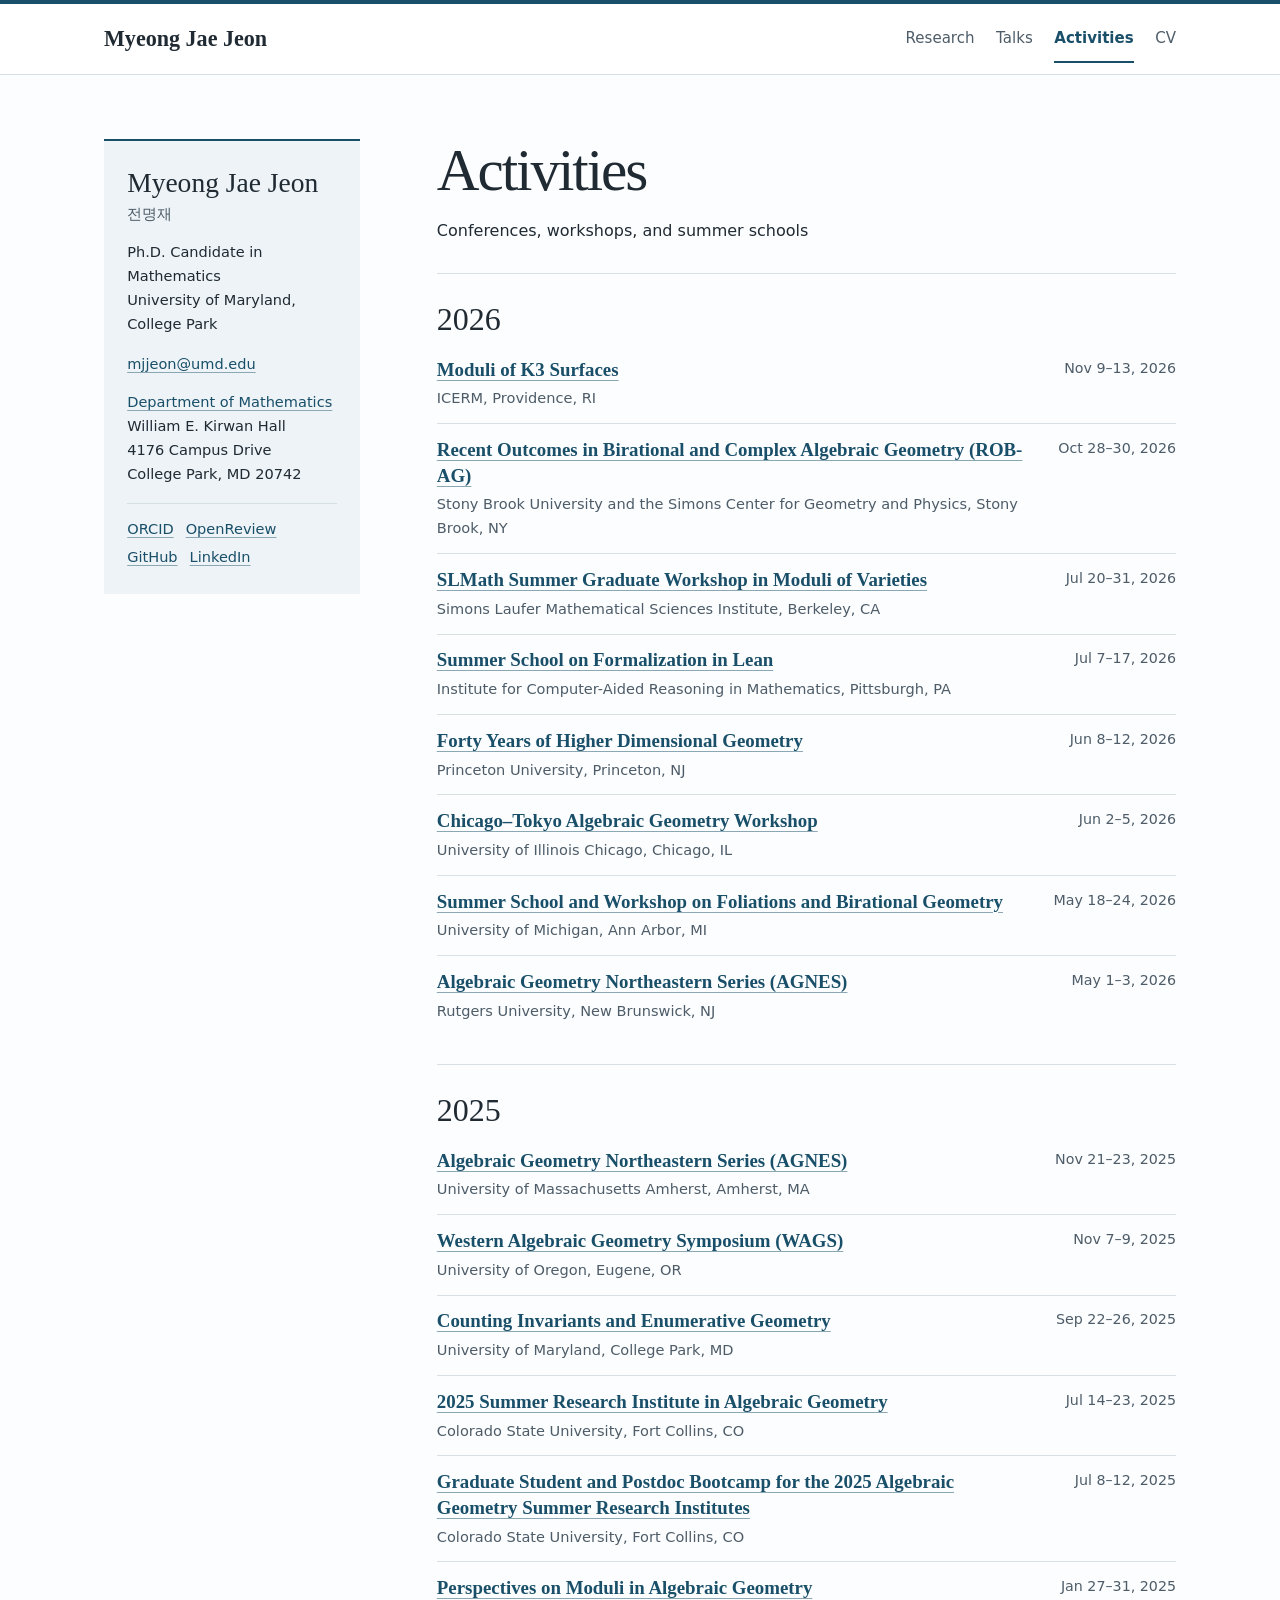
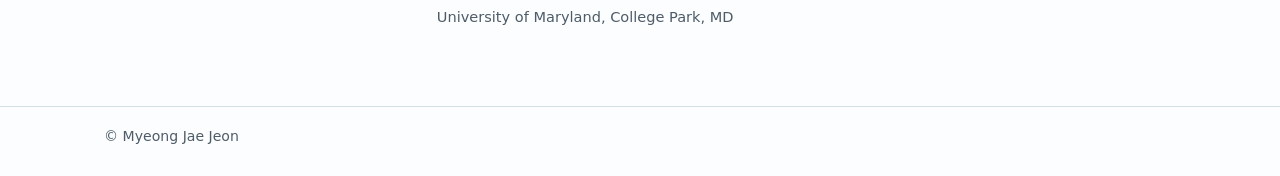
==== activities.html @ 67cc5547 "Publish academic website" ====
<!doctype html>
<html lang="en">
<head>
  <meta charset="utf-8">
  <meta name="viewport" content="width=device-width, initial-scale=1">
  <meta name="description" content="Conferences, workshops, and summer schools attended by Myeong Jae Jeon.">
  <title>Activities | Myeong Jae Jeon</title>
  <link rel="canonical" href="https://myeongjae-jeon.github.io/activities.html">
  <link rel="stylesheet" href="style.css">
</head>
<body>
  <a class="skip-link" href="#content">Skip to content</a>
  <header class="site-header">
    <div class="wrap">
      <a class="brand" href="index.html">Myeong Jae Jeon</a>
      <nav aria-label="Main navigation">
        <ul class="nav-list">
          <li><a href="index.html">Research</a></li>
          <li><a href="talks.html">Talks</a></li>
          <li><a href="activities.html" aria-current="page">Activities</a></li>
          <li><a href="cv.pdf">CV</a></li>
        </ul>
      </nav>
    </div>
  </header>

  <div class="wrap layout">
    <main id="content">
      <header>
        <h1>Activities</h1>
        <p>Conferences, workshops, and summer schools</p>
      </header>

      <section aria-labelledby="events-2026">
        <h2 id="events-2026">2026</h2>
        <ul class="entries">
          <li class="entry event">
            <div>
              <h3 class="entry-title"><a href="https://icerm.brown.edu/program/semester_program_workshop/sp-f26-w3">Moduli of K3 Surfaces</a></h3>
              <p class="meta">ICERM, Providence, RI</p>
            </div>
            <span class="date">Nov 9–13, 2026</span>
          </li>
          <li class="entry event">
            <div>
              <h3 class="entry-title"><a href="https://nathanchenmath.github.io/ROB-AG">Recent Outcomes in Birational and Complex Algebraic Geometry (ROB-AG)</a></h3>
              <p class="meta">Stony Brook University and the Simons Center for Geometry and Physics, Stony Brook, NY</p>
            </div>
            <span class="date">Oct 28–30, 2026</span>
          </li>
          <li class="entry event">
            <div>
              <h3 class="entry-title"><a href="https://www.slmath.org/summer-schools/1135#overview_summer_graduate_school">SLMath Summer Graduate Workshop in Moduli of Varieties</a></h3>
              <p class="meta">Simons Laufer Mathematical Sciences Institute, Berkeley, CA</p>
            </div>
            <span class="date">Jul 20–31, 2026</span>
          </li>
          <li class="entry event">
            <div>
              <h3 class="entry-title"><a href="https://icarm.io/project/summer_school_formalization/">Summer School on Formalization in Lean</a></h3>
              <p class="meta">Institute for Computer-Aided Reasoning in Mathematics, Pittsburgh, PA</p>
            </div>
            <span class="date">Jul 7–17, 2026</span>
          </li>
          <li class="entry event">
            <div>
              <h3 class="entry-title"><a href="https://sites.google.com/view/princetonhdg2026/">Forty Years of Higher Dimensional Geometry</a></h3>
              <p class="meta">Princeton University, Princeton, NJ</p>
            </div>
            <span class="date">Jun 8–12, 2026</span>
          </li>
          <li class="entry event">
            <div>
              <h3 class="entry-title"><a href="https://sites.google.com/view/ctagw/home">Chicago–Tokyo Algebraic Geometry Workshop</a></h3>
              <p class="meta">University of Illinois Chicago, Chicago, IL</p>
            </div>
            <span class="date">Jun 2–5, 2026</span>
          </li>
          <li class="entry event">
            <div>
              <h3 class="entry-title"><a href="https://simonsmoduli.com/events/ann-arbor/">Summer School and Workshop on Foliations and Birational Geometry</a></h3>
              <p class="meta">University of Michigan, Ann Arbor, MI</p>
            </div>
            <span class="date">May 18–24, 2026</span>
          </li>
          <li class="entry event">
            <div>
              <h3 class="entry-title"><a href="https://sites.google.com/site/agneshomepage/rutgers-2026">Algebraic Geometry Northeastern Series (AGNES)</a></h3>
              <p class="meta">Rutgers University, New Brunswick, NJ</p>
            </div>
            <span class="date">May 1–3, 2026</span>
          </li>
        </ul>
      </section>

      <section aria-labelledby="events-2025">
        <h2 id="events-2025">2025</h2>
        <ul class="entries">
          <li class="entry event">
            <div>
              <h3 class="entry-title"><a href="https://sites.google.com/site/agneshomepage/amherst-2025">Algebraic Geometry Northeastern Series (AGNES)</a></h3>
              <p class="meta">University of Massachusetts Amherst, Amherst, MA</p>
            </div>
            <span class="date">Nov 21–23, 2025</span>
          </li>
          <li class="entry event">
            <div>
              <h3 class="entry-title"><a href="https://sites.google.com/a/wagsymposium.org/current/oregon-fall-2025">Western Algebraic Geometry Symposium (WAGS)</a></h3>
              <p class="meta">University of Oregon, Eugene, OR</p>
            </div>
            <span class="date">Nov 7–9, 2025</span>
          </li>
          <li class="entry event">
            <div>
              <h3 class="entry-title"><a href="https://brinmrc.umd.edu/fall25-workshop-cieg-html/">Counting Invariants and Enumerative Geometry</a></h3>
              <p class="meta">University of Maryland, College Park, MD</p>
            </div>
            <span class="date">Sep 22–26, 2025</span>
          </li>
          <li class="entry event">
            <div>
              <h3 class="entry-title"><a href="https://sites.google.com/view/2025summerinstitute/home">2025 Summer Research Institute in Algebraic Geometry</a></h3>
              <p class="meta">Colorado State University, Fort Collins, CO</p>
            </div>
            <span class="date">Jul 14–23, 2025</span>
          </li>
          <li class="entry event">
            <div>
              <h3 class="entry-title"><a href="https://sites.google.com/view/agbootcamp2025">Graduate Student and Postdoc Bootcamp for the 2025 Algebraic Geometry Summer Research Institutes</a></h3>
              <p class="meta">Colorado State University, Fort Collins, CO</p>
            </div>
            <span class="date">Jul 8–12, 2025</span>
          </li>
          <li class="entry event">
            <div>
              <h3 class="entry-title"><a href="https://brinmrc.umd.edu/spring25-pmag/">Perspectives on Moduli in Algebraic Geometry</a></h3>
              <p class="meta">University of Maryland, College Park, MD</p>
            </div>
            <span class="date">Jan 27–31, 2025</span>
          </li>
        </ul>
      </section>
    </main>

    <aside class="profile" aria-label="Profile and contact">
      <p class="profile-name">Myeong Jae Jeon</p>
      <p class="native-name" lang="ko">전명재</p>
      <p>Ph.D. Candidate in Mathematics<br>University of Maryland, College Park</p>
      <address>
        <p><a href="mailto:mjjeon@umd.edu">mjjeon@umd.edu</a></p>
        <p><a href="https://www-math.umd.edu/">Department of Mathematics</a><br>
          William E. Kirwan Hall<br>
          4176 Campus Drive<br>
          College Park, MD 20742</p>
      </address>
      <ul class="profile-links">
        <li><a href="https://orcid.org/0009-0002-7935-8920">ORCID</a></li>
        <li><a href="https://openreview.net/profile?id=%7EMyeong_Jae_Jeon1">OpenReview</a></li>
        <li><a href="https://github.com/MyeongJae-Jeon">GitHub</a></li>
        <li><a href="https://www.linkedin.com/in/myeong-jae-jeon-14aa62318">LinkedIn</a></li>
      </ul>
    </aside>
  </div>

  <footer class="site-footer">
    <div class="wrap">© Myeong Jae Jeon</div>
  </footer>
</body>
</html>
---- style.css ----
:root {
  color-scheme: light;
  --ink: #202a33;
  --muted: #4d5c68;
  --accent: #194f69;
  --rule: #d5dfe4;
  --wash: #edf3f6;
  --paper: #fcfdfe;
  --serif: Georgia, "Times New Roman", serif;
  --sans: system-ui, -apple-system, BlinkMacSystemFont, "Segoe UI", sans-serif;
}

* { box-sizing: border-box; }

html { background: var(--paper); }

body {
  margin: 0;
  color: var(--ink);
  font: 1rem/1.65 var(--sans);
}

a {
  color: var(--accent);
  text-underline-offset: 0.19em;
  text-decoration-color: #8ca7b4;
  overflow-wrap: anywhere;
}

a:hover { text-decoration-color: currentColor; }

:focus-visible {
  outline: 2px solid var(--accent);
  outline-offset: 4px;
}

.wrap {
  width: min(100% - 3rem, 67rem);
  margin-inline: auto;
}

.skip-link {
  position: absolute;
  z-index: 1;
  top: .5rem;
  left: .5rem;
  padding: .5rem 1rem;
  background: white;
  transform: translateY(-150%);
}

.skip-link:focus { transform: translateY(0); }

.site-header {
  border-top: 4px solid var(--accent);
  border-bottom: 1px solid var(--rule);
  background: #fff;
}

.site-header .wrap {
  min-height: 4.4rem;
  display: flex;
  justify-content: space-between;
  align-items: center;
  gap: 1.5rem;
}

.brand {
  color: var(--ink);
  font: 600 1.38rem/1.2 var(--serif);
  text-decoration: none;
}

.nav-list, .entries, .profile-links {
  list-style: none;
  margin: 0;
  padding: 0;
}

.nav-list, .profile-links {
  display: flex;
  flex-wrap: wrap;
  align-items: center;
  column-gap: 1.35rem;
}

.nav-list a {
  display: block;
  padding-block: .65rem;
  border-bottom: 2px solid transparent;
  color: var(--muted);
  text-decoration: none;
  font-size: .94rem;
}

.nav-list a:hover, .nav-list a[aria-current="page"] {
  color: var(--accent);
  border-bottom-color: var(--accent);
}

.nav-list a[aria-current="page"] { font-weight: 650; }

.layout {
  display: grid;
  grid-template-columns: minmax(13rem, 16rem) minmax(0, 1fr);
  grid-template-areas: "profile content";
  align-items: start;
  gap: clamp(2rem, 6vw, 5.25rem);
  padding-block: clamp(2.25rem, 6vw, 4rem);
}

main { grid-area: content; }

.profile {
  grid-area: profile;
  padding: 1.55rem 1.45rem;
  border-top: 2px solid var(--accent);
  background: var(--wash);
  font-size: .91rem;
}

.profile-name {
  margin: 0;
  font: 500 1.72rem/1.2 var(--serif);
}

.native-name {
  margin: .2rem 0 .85rem;
  color: var(--muted);
}

.profile > p:not([class]) { margin: .7rem 0; }

.profile p:last-child { margin-bottom: 0; }

.profile address {
  margin-top: 1rem;
  font-style: normal;
}

.profile address p { margin: .85rem 0; }

.profile-links {
  border-top: 1px solid var(--rule);
  margin-top: 1.05rem;
  padding-top: .85rem;
  gap: .25rem .75rem;
}

h1, h2, h3 { font-family: var(--serif); }

h1 {
  margin: 0 0 1rem;
  color: var(--ink);
  font-size: clamp(2.45rem, 5vw, 3.7rem);
  font-weight: 500;
  line-height: 1.06;
  letter-spacing: -.035em;
}

h2 {
  margin: 0 0 .8rem;
  font-size: clamp(1.65rem, 3vw, 2rem);
  font-weight: 500;
  line-height: 1.2;
}

h3 {
  margin: 0 0 .4rem;
  font-size: 1.18rem;
  line-height: 1.35;
}

main > section + section, main > header + section {
  padding-top: 1.6rem;
  margin-top: 1.8rem;
  border-top: 1px solid var(--rule);
}

main > header p, main > section > p { max-width: 67ch; }

main p { margin-block: .7rem; }

.market {
  color: var(--accent);
  font-weight: 600;
}

.subheading {
  margin: 1.25rem 0 .4rem;
  color: var(--accent);
  font-family: var(--sans);
  font-size: .92rem;
  font-weight: 650;
}

.entry {
  padding-block: .8rem;
  border-bottom: 1px solid var(--rule);
}

.entry:last-child { border-bottom: 0; }
.entry:first-child { padding-top: .35rem; }

.entry-title {
  margin: 0;
  font-family: var(--serif);
  font-size: 1.18rem;
  font-weight: 600;
  line-height: 1.35;
}

.entry .meta {
  margin: .27rem 0 0;
  color: var(--muted);
  font-size: .91rem;
}

.entry .paper-links {
  margin: .3rem 0 0;
  font-size: .91rem;
}

.paper-links a + a { margin-inline-start: .8rem; }

.entry details {
  margin-top: .35rem;
  font-size: .91rem;
}

.entry summary {
  width: fit-content;
  color: var(--accent);
  cursor: pointer;
}

.entry details p {
  margin: .35rem 0 .2rem;
  max-width: 65ch;
}

.event {
  display: grid;
  grid-template-columns: minmax(0, 1fr) minmax(8rem, max-content);
  gap: .25rem 1.2rem;
}

.event .date {
  color: var(--muted);
  font-size: .89rem;
  text-align: right;
  font-variant-numeric: tabular-nums;
}

.site-footer {
  border-top: 1px solid var(--rule);
  padding-block: 1.15rem 1.75rem;
  color: var(--muted);
  font-size: .88rem;
}

@media (max-width: 760px) {
  .layout {
    grid-template-columns: minmax(0, 1fr);
    grid-template-areas: "content" "profile";
  }
  .profile { max-width: 31rem; }
}

@media (max-width: 500px) {
  .wrap { width: calc(100% - 2rem); }
  .site-header .wrap {
    flex-direction: column;
    align-items: flex-start;
    gap: .3rem;
    padding-top: .85rem;
  }
  .nav-list { column-gap: .95rem; }
  .nav-list a { padding-block: .45rem; }
  .event { grid-template-columns: minmax(0, 1fr); }
  .event .date { text-align: left; }
}
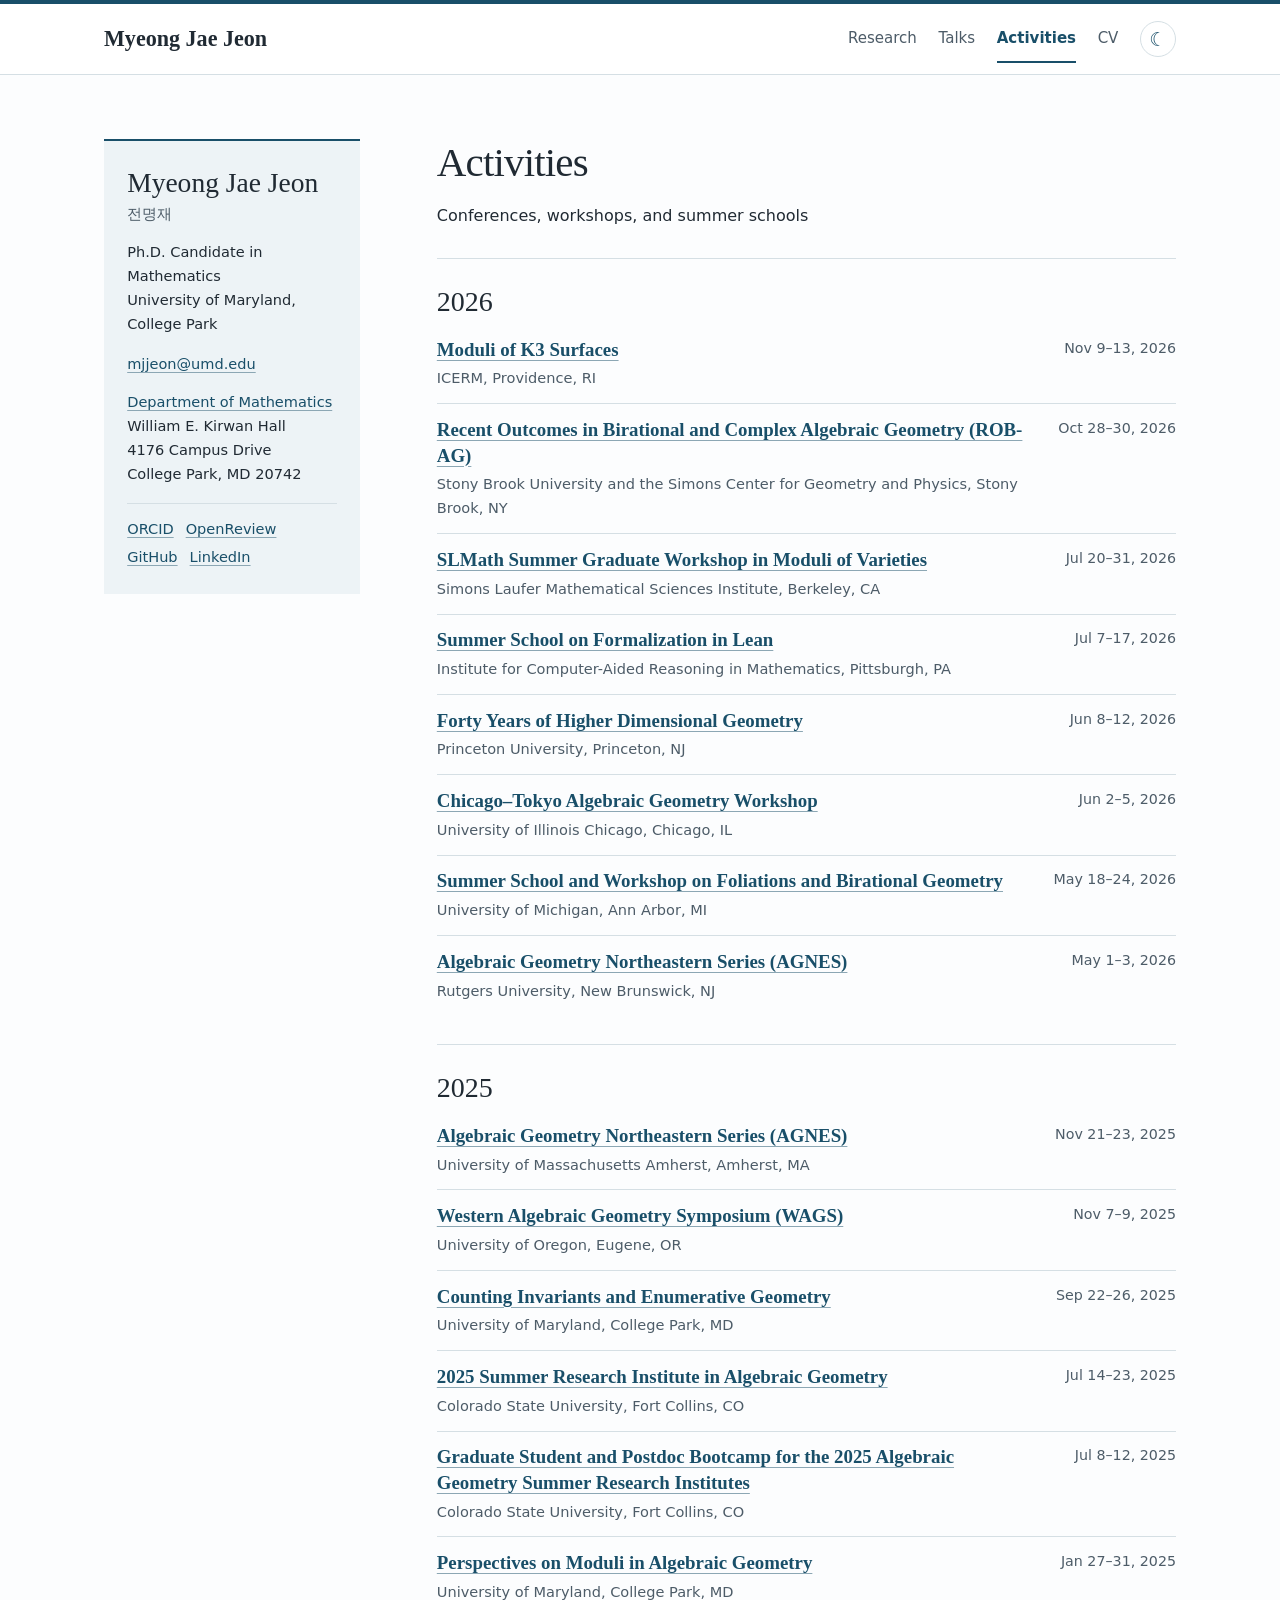
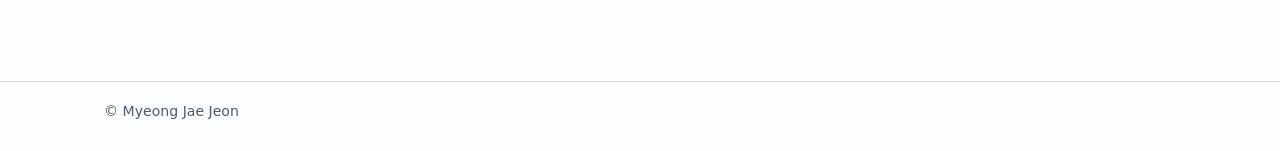
==== commit 8266e769: "Reduce heading sizes and add dark mode" ====
--- a/activities.html
+++ b/activities.html
@@ -6,6 +6,7 @@
   <meta name="description" content="Conferences, workshops, and summer schools attended by Myeong Jae Jeon.">
   <title>Activities | Myeong Jae Jeon</title>
   <link rel="canonical" href="https://myeongjae-jeon.github.io/activities.html">
+  <script src="theme.js"></script>
   <link rel="stylesheet" href="style.css">
 </head>
 <body>
@@ -19,6 +20,12 @@
           <li><a href="talks.html">Talks</a></li>
           <li><a href="activities.html" aria-current="page">Activities</a></li>
           <li><a href="cv.pdf">CV</a></li>
+          <li>
+            <button class="theme-toggle" type="button" aria-label="Dark mode" aria-pressed="false" title="Toggle dark mode" hidden>
+              <span class="theme-moon" aria-hidden="true">☾</span>
+              <span class="theme-sun" aria-hidden="true">☀︎</span>
+            </button>
+          </li>
         </ul>
       </nav>
     </div>
--- a/style.css
+++ b/style.css
@@ -6,8 +6,22 @@
   --rule: #d5dfe4;
   --wash: #edf3f6;
   --paper: #fcfdfe;
+  --header: #fff;
+  --underline: #8ca7b4;
   --serif: Georgia, "Times New Roman", serif;
   --sans: system-ui, -apple-system, BlinkMacSystemFont, "Segoe UI", sans-serif;
+}
+
+:root[data-theme="dark"] {
+  color-scheme: dark;
+  --ink: #e8eff4;
+  --muted: #b6c5d0;
+  --accent: #9cd6ed;
+  --rule: #394956;
+  --wash: #202d38;
+  --paper: #141b22;
+  --header: #19222b;
+  --underline: #688da0;
 }
 
 * { box-sizing: border-box; }
@@ -23,7 +37,7 @@
 a {
   color: var(--accent);
   text-underline-offset: 0.19em;
-  text-decoration-color: #8ca7b4;
+  text-decoration-color: var(--underline);
   overflow-wrap: anywhere;
 }
 
@@ -45,7 +59,7 @@
   top: .5rem;
   left: .5rem;
   padding: .5rem 1rem;
-  background: white;
+  background: var(--header);
   transform: translateY(-150%);
 }
 
@@ -54,7 +68,7 @@
 .site-header {
   border-top: 4px solid var(--accent);
   border-bottom: 1px solid var(--rule);
-  background: #fff;
+  background: var(--header);
 }
 
 .site-header .wrap {
@@ -99,6 +113,31 @@
 }
 
 .nav-list a[aria-current="page"] { font-weight: 650; }
+
+.theme-toggle {
+  inline-size: 2.25rem;
+  block-size: 2.25rem;
+  padding: 0;
+  border: 1px solid var(--rule);
+  border-radius: 50%;
+  background: var(--header);
+  color: var(--accent);
+  font: 1.2rem/1 var(--sans);
+  cursor: pointer;
+}
+
+.theme-toggle:not([hidden]) {
+  display: inline-grid;
+  place-items: center;
+}
+
+.theme-toggle:hover {
+  border-color: var(--accent);
+  background: var(--wash);
+}
+
+.theme-toggle[aria-pressed="true"] .theme-moon,
+.theme-toggle[aria-pressed="false"] .theme-sun { display: none; }
 
 .layout {
   display: grid;
@@ -152,15 +191,15 @@
 h1 {
   margin: 0 0 1rem;
   color: var(--ink);
-  font-size: clamp(2.45rem, 5vw, 3.7rem);
+  font-size: clamp(1.85rem, 3.2vw, 2.6rem);
   font-weight: 500;
-  line-height: 1.06;
-  letter-spacing: -.035em;
+  line-height: 1.16;
+  letter-spacing: -.02em;
 }
 
 h2 {
   margin: 0 0 .8rem;
-  font-size: clamp(1.65rem, 3vw, 2rem);
+  font-size: clamp(1.4rem, 2.4vw, 1.75rem);
   font-weight: 500;
   line-height: 1.2;
 }
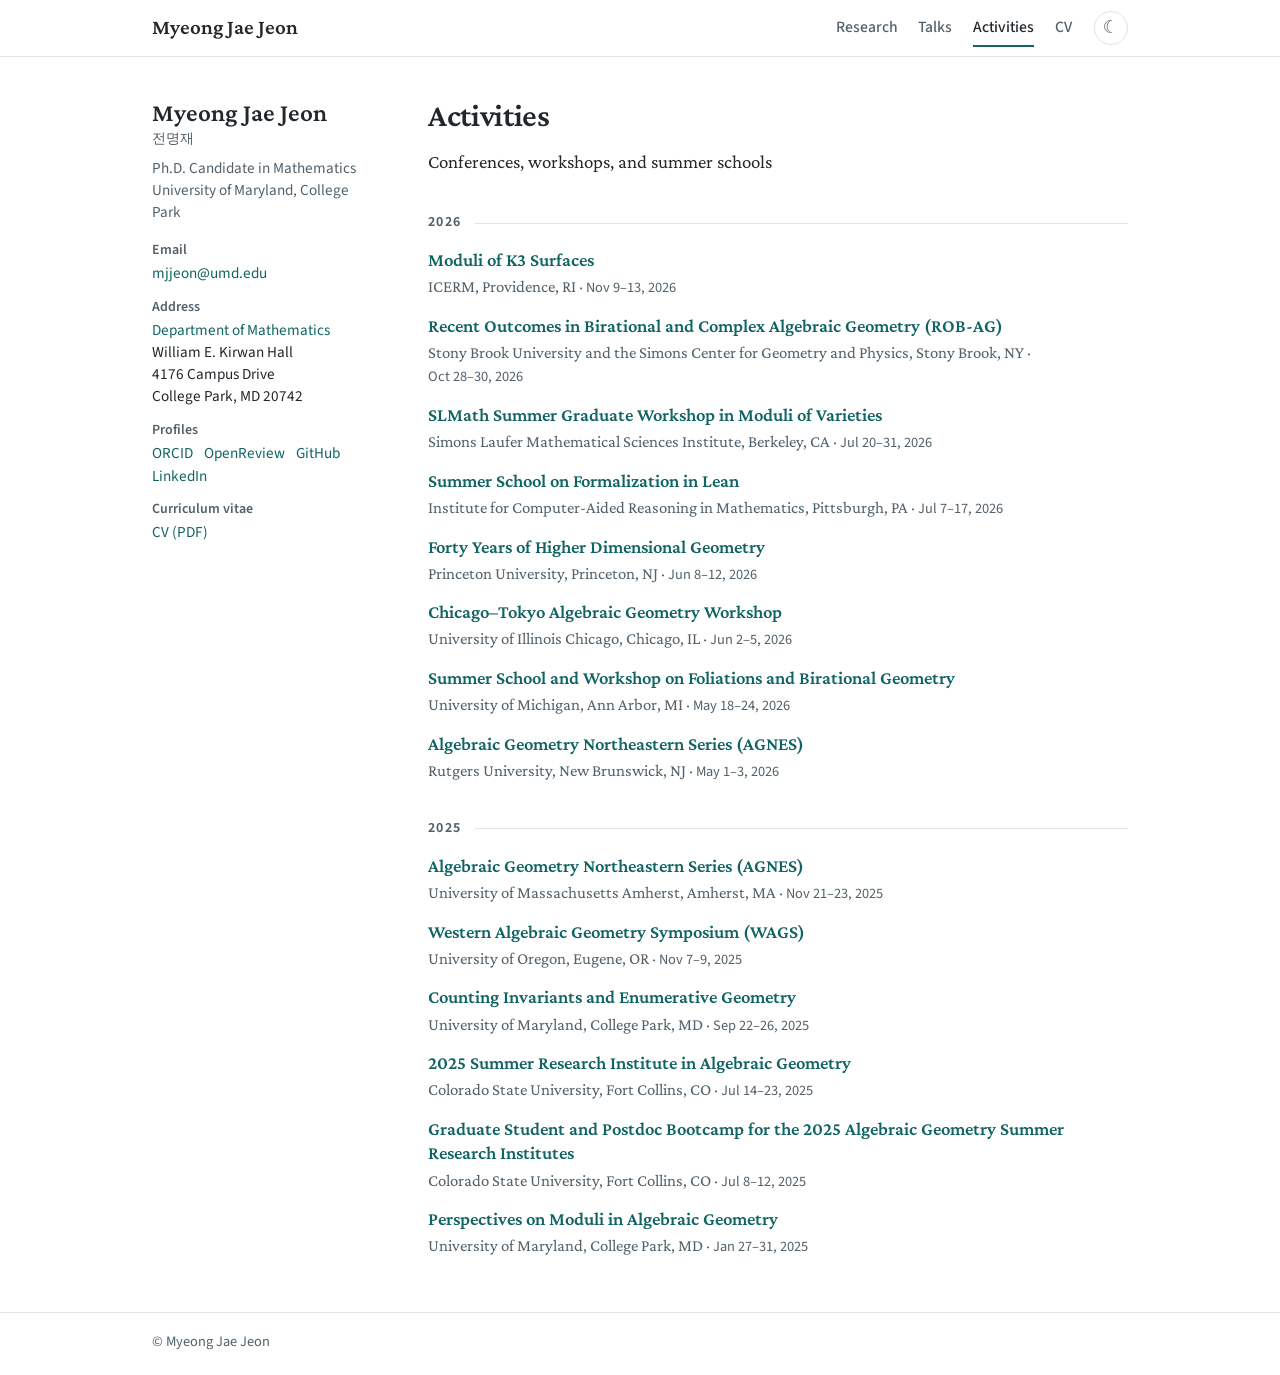
==== commit 36c34dd7: "Refine the academic site layout and typography" ====
--- a/activities.html
+++ b/activities.html
@@ -7,6 +7,9 @@
   <title>Activities | Myeong Jae Jeon</title>
   <link rel="canonical" href="https://myeongjae-jeon.github.io/activities.html">
   <script src="theme.js"></script>
+  <link rel="preconnect" href="https://fonts.googleapis.com">
+  <link rel="preconnect" href="https://fonts.gstatic.com" crossorigin>
+  <link href="https://fonts.googleapis.com/css2?family=Crimson+Pro:ital,wght@0,400;0,600;1,400&amp;family=Source+Sans+3:wght@400;500;600;650&amp;display=swap" rel="stylesheet">
   <link rel="stylesheet" href="style.css">
 </head>
 <body>
@@ -20,19 +23,54 @@
           <li><a href="talks.html">Talks</a></li>
           <li><a href="activities.html" aria-current="page">Activities</a></li>
           <li><a href="cv.pdf">CV</a></li>
-          <li>
-            <button class="theme-toggle" type="button" aria-label="Dark mode" aria-pressed="false" title="Toggle dark mode" hidden>
-              <span class="theme-moon" aria-hidden="true">☾</span>
-              <span class="theme-sun" aria-hidden="true">☀︎</span>
-            </button>
-          </li>
         </ul>
       </nav>
+      <button class="theme-toggle" type="button" aria-label="Dark mode" aria-pressed="false" title="Toggle dark mode" hidden>
+        <span class="theme-moon" aria-hidden="true">☾</span>
+        <span class="theme-sun" aria-hidden="true">☀︎</span>
+      </button>
     </div>
   </header>
 
   <div class="wrap layout">
-    <main id="content">
+    <aside class="profile" aria-label="Profile and contact">
+      <p class="profile-name">Myeong Jae Jeon</p>
+      <p class="native-name" lang="ko">전명재</p>
+      <p class="profile-role">Ph.D. Candidate in Mathematics<br>University of Maryland, College Park</p>
+
+      <dl class="contact-details">
+        <div>
+          <dt>Email</dt>
+          <dd><a href="mailto:mjjeon@umd.edu">mjjeon@umd.edu</a></dd>
+        </div>
+        <div class="contact-address">
+          <dt>Address</dt>
+          <dd>
+            <address>
+              <a href="https://www-math.umd.edu/">Department of Mathematics</a><br>
+              William E. Kirwan Hall<br>
+              4176 Campus Drive<br>
+              College Park, MD 20742
+            </address>
+          </dd>
+        </div>
+        <div>
+          <dt>Profiles</dt>
+          <dd class="profile-links">
+            <a href="https://orcid.org/0009-0002-7935-8920">ORCID</a>
+            <a href="https://openreview.net/profile?id=%7EMyeong_Jae_Jeon1">OpenReview</a>
+            <a href="https://github.com/MyeongJae-Jeon">GitHub</a>
+            <a href="https://www.linkedin.com/in/myeong-jae-jeon-14aa62318">LinkedIn</a>
+          </dd>
+        </div>
+        <div>
+          <dt>Curriculum vitae</dt>
+          <dd><a href="cv.pdf">CV (PDF)</a></dd>
+        </div>
+      </dl>
+    </aside>
+
+    <main id="content" tabindex="-1">
       <header>
         <h1>Activities</h1>
         <p>Conferences, workshops, and summer schools</p>
@@ -41,61 +79,37 @@
       <section aria-labelledby="events-2026">
         <h2 id="events-2026">2026</h2>
         <ul class="entries">
-          <li class="entry event">
-            <div>
-              <h3 class="entry-title"><a href="https://icerm.brown.edu/program/semester_program_workshop/sp-f26-w3">Moduli of K3 Surfaces</a></h3>
-              <p class="meta">ICERM, Providence, RI</p>
-            </div>
-            <span class="date">Nov 9–13, 2026</span>
+          <li class="entry">
+            <h3 class="entry-title"><a href="https://icerm.brown.edu/program/semester_program_workshop/sp-f26-w3">Moduli of K3 Surfaces</a></h3>
+            <p class="meta">ICERM, Providence, RI · <span class="date">Nov 9–13, 2026</span></p>
           </li>
-          <li class="entry event">
-            <div>
-              <h3 class="entry-title"><a href="https://nathanchenmath.github.io/ROB-AG">Recent Outcomes in Birational and Complex Algebraic Geometry (ROB-AG)</a></h3>
-              <p class="meta">Stony Brook University and the Simons Center for Geometry and Physics, Stony Brook, NY</p>
-            </div>
-            <span class="date">Oct 28–30, 2026</span>
+          <li class="entry">
+            <h3 class="entry-title"><a href="https://nathanchenmath.github.io/ROB-AG">Recent Outcomes in Birational and Complex Algebraic Geometry (ROB-AG)</a></h3>
+            <p class="meta">Stony Brook University and the Simons Center for Geometry and Physics, Stony Brook, NY · <span class="date">Oct 28–30, 2026</span></p>
           </li>
-          <li class="entry event">
-            <div>
-              <h3 class="entry-title"><a href="https://www.slmath.org/summer-schools/1135#overview_summer_graduate_school">SLMath Summer Graduate Workshop in Moduli of Varieties</a></h3>
-              <p class="meta">Simons Laufer Mathematical Sciences Institute, Berkeley, CA</p>
-            </div>
-            <span class="date">Jul 20–31, 2026</span>
+          <li class="entry">
+            <h3 class="entry-title"><a href="https://www.slmath.org/summer-schools/1135#overview_summer_graduate_school">SLMath Summer Graduate Workshop in Moduli of Varieties</a></h3>
+            <p class="meta">Simons Laufer Mathematical Sciences Institute, Berkeley, CA · <span class="date">Jul 20–31, 2026</span></p>
           </li>
-          <li class="entry event">
-            <div>
-              <h3 class="entry-title"><a href="https://icarm.io/project/summer_school_formalization/">Summer School on Formalization in Lean</a></h3>
-              <p class="meta">Institute for Computer-Aided Reasoning in Mathematics, Pittsburgh, PA</p>
-            </div>
-            <span class="date">Jul 7–17, 2026</span>
+          <li class="entry">
+            <h3 class="entry-title"><a href="https://icarm.io/project/summer_school_formalization/">Summer School on Formalization in Lean</a></h3>
+            <p class="meta">Institute for Computer-Aided Reasoning in Mathematics, Pittsburgh, PA · <span class="date">Jul 7–17, 2026</span></p>
           </li>
-          <li class="entry event">
-            <div>
-              <h3 class="entry-title"><a href="https://sites.google.com/view/princetonhdg2026/">Forty Years of Higher Dimensional Geometry</a></h3>
-              <p class="meta">Princeton University, Princeton, NJ</p>
-            </div>
-            <span class="date">Jun 8–12, 2026</span>
+          <li class="entry">
+            <h3 class="entry-title"><a href="https://sites.google.com/view/princetonhdg2026/">Forty Years of Higher Dimensional Geometry</a></h3>
+            <p class="meta">Princeton University, Princeton, NJ · <span class="date">Jun 8–12, 2026</span></p>
           </li>
-          <li class="entry event">
-            <div>
-              <h3 class="entry-title"><a href="https://sites.google.com/view/ctagw/home">Chicago–Tokyo Algebraic Geometry Workshop</a></h3>
-              <p class="meta">University of Illinois Chicago, Chicago, IL</p>
-            </div>
-            <span class="date">Jun 2–5, 2026</span>
+          <li class="entry">
+            <h3 class="entry-title"><a href="https://sites.google.com/view/ctagw/home">Chicago–Tokyo Algebraic Geometry Workshop</a></h3>
+            <p class="meta">University of Illinois Chicago, Chicago, IL · <span class="date">Jun 2–5, 2026</span></p>
           </li>
-          <li class="entry event">
-            <div>
-              <h3 class="entry-title"><a href="https://simonsmoduli.com/events/ann-arbor/">Summer School and Workshop on Foliations and Birational Geometry</a></h3>
-              <p class="meta">University of Michigan, Ann Arbor, MI</p>
-            </div>
-            <span class="date">May 18–24, 2026</span>
+          <li class="entry">
+            <h3 class="entry-title"><a href="https://simonsmoduli.com/events/ann-arbor/">Summer School and Workshop on Foliations and Birational Geometry</a></h3>
+            <p class="meta">University of Michigan, Ann Arbor, MI · <span class="date">May 18–24, 2026</span></p>
           </li>
-          <li class="entry event">
-            <div>
-              <h3 class="entry-title"><a href="https://sites.google.com/site/agneshomepage/rutgers-2026">Algebraic Geometry Northeastern Series (AGNES)</a></h3>
-              <p class="meta">Rutgers University, New Brunswick, NJ</p>
-            </div>
-            <span class="date">May 1–3, 2026</span>
+          <li class="entry">
+            <h3 class="entry-title"><a href="https://sites.google.com/site/agneshomepage/rutgers-2026">Algebraic Geometry Northeastern Series (AGNES)</a></h3>
+            <p class="meta">Rutgers University, New Brunswick, NJ · <span class="date">May 1–3, 2026</span></p>
           </li>
         </ul>
       </section>
@@ -103,70 +117,33 @@
       <section aria-labelledby="events-2025">
         <h2 id="events-2025">2025</h2>
         <ul class="entries">
-          <li class="entry event">
-            <div>
-              <h3 class="entry-title"><a href="https://sites.google.com/site/agneshomepage/amherst-2025">Algebraic Geometry Northeastern Series (AGNES)</a></h3>
-              <p class="meta">University of Massachusetts Amherst, Amherst, MA</p>
-            </div>
-            <span class="date">Nov 21–23, 2025</span>
+          <li class="entry">
+            <h3 class="entry-title"><a href="https://sites.google.com/site/agneshomepage/amherst-2025">Algebraic Geometry Northeastern Series (AGNES)</a></h3>
+            <p class="meta">University of Massachusetts Amherst, Amherst, MA · <span class="date">Nov 21–23, 2025</span></p>
           </li>
-          <li class="entry event">
-            <div>
-              <h3 class="entry-title"><a href="https://sites.google.com/a/wagsymposium.org/current/oregon-fall-2025">Western Algebraic Geometry Symposium (WAGS)</a></h3>
-              <p class="meta">University of Oregon, Eugene, OR</p>
-            </div>
-            <span class="date">Nov 7–9, 2025</span>
+          <li class="entry">
+            <h3 class="entry-title"><a href="https://sites.google.com/a/wagsymposium.org/current/oregon-fall-2025">Western Algebraic Geometry Symposium (WAGS)</a></h3>
+            <p class="meta">University of Oregon, Eugene, OR · <span class="date">Nov 7–9, 2025</span></p>
           </li>
-          <li class="entry event">
-            <div>
-              <h3 class="entry-title"><a href="https://brinmrc.umd.edu/fall25-workshop-cieg-html/">Counting Invariants and Enumerative Geometry</a></h3>
-              <p class="meta">University of Maryland, College Park, MD</p>
-            </div>
-            <span class="date">Sep 22–26, 2025</span>
+          <li class="entry">
+            <h3 class="entry-title"><a href="https://brinmrc.umd.edu/fall25-workshop-cieg-html/">Counting Invariants and Enumerative Geometry</a></h3>
+            <p class="meta">University of Maryland, College Park, MD · <span class="date">Sep 22–26, 2025</span></p>
           </li>
-          <li class="entry event">
-            <div>
-              <h3 class="entry-title"><a href="https://sites.google.com/view/2025summerinstitute/home">2025 Summer Research Institute in Algebraic Geometry</a></h3>
-              <p class="meta">Colorado State University, Fort Collins, CO</p>
-            </div>
-            <span class="date">Jul 14–23, 2025</span>
+          <li class="entry">
+            <h3 class="entry-title"><a href="https://sites.google.com/view/2025summerinstitute/home">2025 Summer Research Institute in Algebraic Geometry</a></h3>
+            <p class="meta">Colorado State University, Fort Collins, CO · <span class="date">Jul 14–23, 2025</span></p>
           </li>
-          <li class="entry event">
-            <div>
-              <h3 class="entry-title"><a href="https://sites.google.com/view/agbootcamp2025">Graduate Student and Postdoc Bootcamp for the 2025 Algebraic Geometry Summer Research Institutes</a></h3>
-              <p class="meta">Colorado State University, Fort Collins, CO</p>
-            </div>
-            <span class="date">Jul 8–12, 2025</span>
+          <li class="entry">
+            <h3 class="entry-title"><a href="https://sites.google.com/view/agbootcamp2025">Graduate Student and Postdoc Bootcamp for the 2025 Algebraic Geometry Summer Research Institutes</a></h3>
+            <p class="meta">Colorado State University, Fort Collins, CO · <span class="date">Jul 8–12, 2025</span></p>
           </li>
-          <li class="entry event">
-            <div>
-              <h3 class="entry-title"><a href="https://brinmrc.umd.edu/spring25-pmag/">Perspectives on Moduli in Algebraic Geometry</a></h3>
-              <p class="meta">University of Maryland, College Park, MD</p>
-            </div>
-            <span class="date">Jan 27–31, 2025</span>
+          <li class="entry">
+            <h3 class="entry-title"><a href="https://brinmrc.umd.edu/spring25-pmag/">Perspectives on Moduli in Algebraic Geometry</a></h3>
+            <p class="meta">University of Maryland, College Park, MD · <span class="date">Jan 27–31, 2025</span></p>
           </li>
         </ul>
       </section>
     </main>
-
-    <aside class="profile" aria-label="Profile and contact">
-      <p class="profile-name">Myeong Jae Jeon</p>
-      <p class="native-name" lang="ko">전명재</p>
-      <p>Ph.D. Candidate in Mathematics<br>University of Maryland, College Park</p>
-      <address>
-        <p><a href="mailto:mjjeon@umd.edu">mjjeon@umd.edu</a></p>
-        <p><a href="https://www-math.umd.edu/">Department of Mathematics</a><br>
-          William E. Kirwan Hall<br>
-          4176 Campus Drive<br>
-          College Park, MD 20742</p>
-      </address>
-      <ul class="profile-links">
-        <li><a href="https://orcid.org/0009-0002-7935-8920">ORCID</a></li>
-        <li><a href="https://openreview.net/profile?id=%7EMyeong_Jae_Jeon1">OpenReview</a></li>
-        <li><a href="https://github.com/MyeongJae-Jeon">GitHub</a></li>
-        <li><a href="https://www.linkedin.com/in/myeong-jae-jeon-14aa62318">LinkedIn</a></li>
-      </ul>
-    </aside>
   </div>
 
   <footer class="site-footer">
--- a/style.css
+++ b/style.css
@@ -1,55 +1,51 @@
 :root {
   color-scheme: light;
-  --ink: #202a33;
-  --muted: #4d5c68;
-  --accent: #194f69;
-  --rule: #d5dfe4;
-  --wash: #edf3f6;
-  --paper: #fcfdfe;
-  --header: #fff;
-  --underline: #8ca7b4;
-  --serif: Georgia, "Times New Roman", serif;
-  --sans: system-ui, -apple-system, BlinkMacSystemFont, "Segoe UI", sans-serif;
+  --paper: #fff;
+  --ink: #22272c;
+  --muted: #52616b;
+  --accent: #116463;
+  --rule: #dfe5e7;
+  --wash: #ecf5f3;
+  --serif: "Crimson Pro", "Iowan Old Style", Palatino, Georgia, serif;
+  --sans: "Source Sans 3", system-ui, -apple-system, sans-serif;
 }
 
 :root[data-theme="dark"] {
   color-scheme: dark;
-  --ink: #e8eff4;
-  --muted: #b6c5d0;
-  --accent: #9cd6ed;
-  --rule: #394956;
-  --wash: #202d38;
-  --paper: #141b22;
-  --header: #19222b;
-  --underline: #688da0;
+  --paper: #15191c;
+  --ink: #e5ebee;
+  --muted: #a2b0b9;
+  --accent: #8bd6cd;
+  --rule: #344047;
+  --wash: #203230;
 }
 
 * { box-sizing: border-box; }
-
-html { background: var(--paper); }
 
 body {
   margin: 0;
-  color: var(--ink);
-  font: 1rem/1.65 var(--sans);
+  background: var(--paper);
+  color: var(--ink);
+  font: 1.18rem/1.55 var(--serif);
 }
 
 a {
   color: var(--accent);
-  text-underline-offset: 0.19em;
-  text-decoration-color: var(--underline);
+  text-decoration: none;
+  text-underline-offset: .15em;
   overflow-wrap: anywhere;
 }
 
-a:hover { text-decoration-color: currentColor; }
+a:hover { text-decoration: underline; }
 
 :focus-visible {
   outline: 2px solid var(--accent);
-  outline-offset: 4px;
+  outline-offset: 3px;
+  border-radius: 2px;
 }
 
 .wrap {
-  width: min(100% - 3rem, 67rem);
+  width: min(calc(100% - 2 * clamp(1rem, 4vw, 2.5rem)), 61rem);
   margin-inline: auto;
 }
 
@@ -58,71 +54,71 @@
   z-index: 1;
   top: .5rem;
   left: .5rem;
-  padding: .5rem 1rem;
-  background: var(--header);
+  padding: .4rem .75rem;
+  background: var(--paper);
+  border: 1px solid var(--rule);
+  font-family: var(--sans);
   transform: translateY(-150%);
 }
 
 .skip-link:focus { transform: translateY(0); }
 
-.site-header {
-  border-top: 4px solid var(--accent);
-  border-bottom: 1px solid var(--rule);
-  background: var(--header);
-}
+.site-header { border-bottom: 1px solid var(--rule); }
 
 .site-header .wrap {
-  min-height: 4.4rem;
-  display: flex;
-  justify-content: space-between;
+  min-height: 3.5rem;
+  display: grid;
+  grid-template-columns: 1fr auto auto;
   align-items: center;
-  gap: 1.5rem;
+  gap: .3rem 1.35rem;
+  padding-block: .4rem;
 }
 
 .brand {
   color: var(--ink);
-  font: 600 1.38rem/1.2 var(--serif);
-  text-decoration: none;
-}
-
-.nav-list, .entries, .profile-links {
-  list-style: none;
+  font: 600 1.32rem/1.2 var(--serif);
+}
+
+.brand:hover { text-decoration: none; }
+
+.nav-list, .entries, .research-topics {
   margin: 0;
   padding: 0;
-}
-
-.nav-list, .profile-links {
+  list-style: none;
+}
+
+.nav-list {
   display: flex;
   flex-wrap: wrap;
-  align-items: center;
-  column-gap: 1.35rem;
+  gap: .2rem 1.3rem;
+  font-family: var(--sans);
 }
 
 .nav-list a {
   display: block;
-  padding-block: .65rem;
+  padding: .35rem 0;
   border-bottom: 2px solid transparent;
   color: var(--muted);
+  font-size: .98rem;
+  font-weight: 500;
+}
+
+.nav-list a:hover, .nav-list a[aria-current="page"] {
+  color: var(--ink);
   text-decoration: none;
-  font-size: .94rem;
-}
-
-.nav-list a:hover, .nav-list a[aria-current="page"] {
-  color: var(--accent);
-  border-bottom-color: var(--accent);
-}
-
-.nav-list a[aria-current="page"] { font-weight: 650; }
+}
+
+.nav-list a[aria-current="page"] { border-bottom-color: var(--accent); }
 
 .theme-toggle {
-  inline-size: 2.25rem;
-  block-size: 2.25rem;
+  inline-size: 2.15rem;
+  block-size: 2.15rem;
   padding: 0;
   border: 1px solid var(--rule);
   border-radius: 50%;
-  background: var(--header);
-  color: var(--accent);
-  font: 1.2rem/1 var(--sans);
+  background: var(--paper);
+  color: var(--muted);
+  font: 1.12rem/1 var(--sans);
   cursor: pointer;
 }
 
@@ -133,7 +129,7 @@
 
 .theme-toggle:hover {
   border-color: var(--accent);
-  background: var(--wash);
+  color: var(--accent);
 }
 
 .theme-toggle[aria-pressed="true"] .theme-moon,
@@ -141,181 +137,217 @@
 
 .layout {
   display: grid;
-  grid-template-columns: minmax(13rem, 16rem) minmax(0, 1fr);
-  grid-template-areas: "profile content";
+  grid-template-columns: minmax(11.75rem, 14rem) minmax(0, 1fr);
   align-items: start;
-  gap: clamp(2rem, 6vw, 5.25rem);
-  padding-block: clamp(2.25rem, 6vw, 4rem);
-}
-
-main { grid-area: content; }
+  gap: clamp(1.75rem, 4.6vw, 3.25rem);
+  padding-block: 2.55rem 3.4rem;
+}
 
 .profile {
-  grid-area: profile;
-  padding: 1.55rem 1.45rem;
-  border-top: 2px solid var(--accent);
+  position: sticky;
+  top: 1.5rem;
+  font: .95rem/1.45 var(--sans);
+  color: var(--muted);
+}
+
+.profile-name {
+  margin: 0 0 .15rem;
+  color: var(--ink);
+  font: 600 1.58rem/1.12 var(--serif);
+}
+
+.native-name {
+  margin: 0 0 .45rem;
+  font-size: .9rem;
+}
+
+.profile-role { margin: 0; }
+
+.contact-details {
+  display: grid;
+  gap: .8rem;
+  margin: 1.1rem 0 0;
+}
+
+.contact-details dt {
+  margin-bottom: .1rem;
+  font-size: .875rem;
+  font-weight: 600;
+}
+
+.contact-details dd {
+  margin: 0;
+  color: var(--ink);
+}
+
+.contact-details address { font-style: normal; }
+
+.profile-links {
+  display: flex;
+  flex-wrap: wrap;
+  gap: .05rem .7rem;
+}
+
+main { min-width: 0; }
+
+h1 {
+  margin: 0 0 .85rem;
+  font: 600 2rem/1.12 var(--serif);
+  letter-spacing: -.01em;
+}
+
+h2 {
+  display: flex;
+  align-items: center;
+  gap: .85rem;
+  margin: 0 0 .95rem;
+  color: var(--muted);
+  font: 650 .875rem/1.4 var(--sans);
+  letter-spacing: .105em;
+  text-transform: uppercase;
+}
+
+h2::after {
+  content: "";
+  flex: 1 1 1rem;
+  height: 1px;
+  background: var(--rule);
+}
+
+main p { margin: 0 0 .85rem; }
+main p:last-child { margin-bottom: 0; }
+
+main > section + section, main > header + section { margin-top: 2.3rem; }
+
+main > header p, main > section > p { max-width: 68ch; }
+
+.lede { font-size: 1.24rem; }
+
+.market { margin-top: .95rem; }
+
+.research-topics {
+  display: flex;
+  flex-wrap: wrap;
+  gap: .35rem .45rem;
+  margin-bottom: .85rem;
+  font: .9rem/1.4 var(--sans);
+}
+
+.research-topics li, .entry-actions > a, .entry-actions summary {
+  padding: .13rem .58rem;
+  border: 1px solid var(--rule);
+  border-radius: 1rem;
+}
+
+.research-topics li, .entry-actions > a {
   background: var(--wash);
-  font-size: .91rem;
-}
-
-.profile-name {
-  margin: 0;
-  font: 500 1.72rem/1.2 var(--serif);
-}
-
-.native-name {
-  margin: .2rem 0 .85rem;
-  color: var(--muted);
-}
-
-.profile > p:not([class]) { margin: .7rem 0; }
-
-.profile p:last-child { margin-bottom: 0; }
-
-.profile address {
-  margin-top: 1rem;
-  font-style: normal;
-}
-
-.profile address p { margin: .85rem 0; }
-
-.profile-links {
-  border-top: 1px solid var(--rule);
-  margin-top: 1.05rem;
-  padding-top: .85rem;
-  gap: .25rem .75rem;
-}
-
-h1, h2, h3 { font-family: var(--serif); }
-
-h1 {
-  margin: 0 0 1rem;
-  color: var(--ink);
-  font-size: clamp(1.85rem, 3.2vw, 2.6rem);
-  font-weight: 500;
-  line-height: 1.16;
-  letter-spacing: -.02em;
-}
-
-h2 {
-  margin: 0 0 .8rem;
-  font-size: clamp(1.4rem, 2.4vw, 1.75rem);
-  font-weight: 500;
-  line-height: 1.2;
-}
-
-h3 {
-  margin: 0 0 .4rem;
-  font-size: 1.18rem;
-  line-height: 1.35;
-}
-
-main > section + section, main > header + section {
-  padding-top: 1.6rem;
-  margin-top: 1.8rem;
-  border-top: 1px solid var(--rule);
-}
-
-main > header p, main > section > p { max-width: 67ch; }
-
-main p { margin-block: .7rem; }
-
-.market {
   color: var(--accent);
-  font-weight: 600;
-}
-
-.subheading {
-  margin: 1.25rem 0 .4rem;
-  color: var(--accent);
-  font-family: var(--sans);
-  font-size: .92rem;
-  font-weight: 650;
-}
-
-.entry {
-  padding-block: .8rem;
-  border-bottom: 1px solid var(--rule);
-}
-
-.entry:last-child { border-bottom: 0; }
-.entry:first-child { padding-top: .35rem; }
+}
+
+.entries { display: grid; gap: .95rem; }
+
+.publications {
+  padding-inline-start: 1.95rem;
+  list-style: decimal;
+}
+
+.publications .entry { padding-inline-start: .3rem; }
+
+.publications .entry::marker {
+  color: var(--muted);
+  font: .92rem var(--sans);
+}
 
 .entry-title {
   margin: 0;
-  font-family: var(--serif);
-  font-size: 1.18rem;
-  font-weight: 600;
-  line-height: 1.35;
+  font: 600 1.16rem/1.32 var(--serif);
 }
 
 .entry .meta {
-  margin: .27rem 0 0;
-  color: var(--muted);
-  font-size: .91rem;
-}
-
-.entry .paper-links {
-  margin: .3rem 0 0;
-  font-size: .91rem;
-}
-
-.paper-links a + a { margin-inline-start: .8rem; }
-
-.entry details {
-  margin-top: .35rem;
-  font-size: .91rem;
-}
-
-.entry summary {
+  margin: .16rem 0 0;
+  color: var(--muted);
+  font-size: 1.05rem;
+  line-height: 1.4;
+}
+
+.entry .date {
+  white-space: nowrap;
+  font: .9rem var(--sans);
+  font-variant-numeric: tabular-nums;
+}
+
+.entry-actions {
+  display: flex;
+  flex-wrap: wrap;
+  align-items: start;
+  gap: .3rem .45rem;
+  margin-top: .4rem;
+  font: .875rem/1.45 var(--sans);
+}
+
+.entry-actions > a:hover, .entry-actions summary:hover {
+  border-color: var(--accent);
+  text-decoration: none;
+}
+
+.entry-actions details {
+  max-width: 100%;
+  min-width: 0;
+}
+
+.entry-actions details[open] { flex-basis: 100%; }
+
+.entry-actions summary {
   width: fit-content;
-  color: var(--accent);
+  color: var(--muted);
   cursor: pointer;
 }
 
-.entry details p {
-  margin: .35rem 0 .2rem;
-  max-width: 65ch;
-}
-
-.event {
-  display: grid;
-  grid-template-columns: minmax(0, 1fr) minmax(8rem, max-content);
-  gap: .25rem 1.2rem;
-}
-
-.event .date {
-  color: var(--muted);
-  font-size: .89rem;
-  text-align: right;
-  font-variant-numeric: tabular-nums;
+.entry-actions details p {
+  margin: .55rem 0 .1rem;
+  padding-inline-start: .7rem;
+  border-inline-start: 2px solid var(--rule);
+  font: 1.05rem/1.45 var(--serif);
 }
 
 .site-footer {
   border-top: 1px solid var(--rule);
-  padding-block: 1.15rem 1.75rem;
-  color: var(--muted);
-  font-size: .88rem;
+  padding-block: 1.1rem 1.45rem;
+  color: var(--muted);
+  font: .9rem var(--sans);
 }
 
 @media (max-width: 760px) {
+  .site-header .wrap { grid-template-columns: minmax(0, 1fr) auto; }
+  .site-header nav { grid-column: 1 / -1; grid-row: 2; }
+  .site-header .theme-toggle { grid-column: 2; grid-row: 1; }
+
   .layout {
     grid-template-columns: minmax(0, 1fr);
-    grid-template-areas: "content" "profile";
+    gap: 2rem;
+    padding-block: 1.55rem 2.4rem;
   }
-  .profile { max-width: 31rem; }
-}
-
-@media (max-width: 500px) {
-  .wrap { width: calc(100% - 2rem); }
-  .site-header .wrap {
-    flex-direction: column;
-    align-items: flex-start;
-    gap: .3rem;
-    padding-top: .85rem;
+
+  .profile {
+    position: static;
+    padding-bottom: 1.1rem;
+    border-bottom: 1px solid var(--rule);
   }
+
+  .contact-details {
+    grid-template-columns: repeat(2, minmax(0, 1fr));
+    gap: .6rem 1rem;
+    margin-top: .8rem;
+  }
+
+  .contact-address { grid-row: span 2; }
+  body { font-size: 1.12rem; }
+  h1 { font-size: 1.9rem; }
+  .lede { font-size: 1.16rem; }
+}
+
+@media (max-width: 360px) {
+  .contact-details { grid-template-columns: minmax(0, 1fr); }
+  .contact-address { grid-row: auto; }
   .nav-list { column-gap: .95rem; }
-  .nav-list a { padding-block: .45rem; }
-  .event { grid-template-columns: minmax(0, 1fr); }
-  .event .date { text-align: left; }
-}
+}
